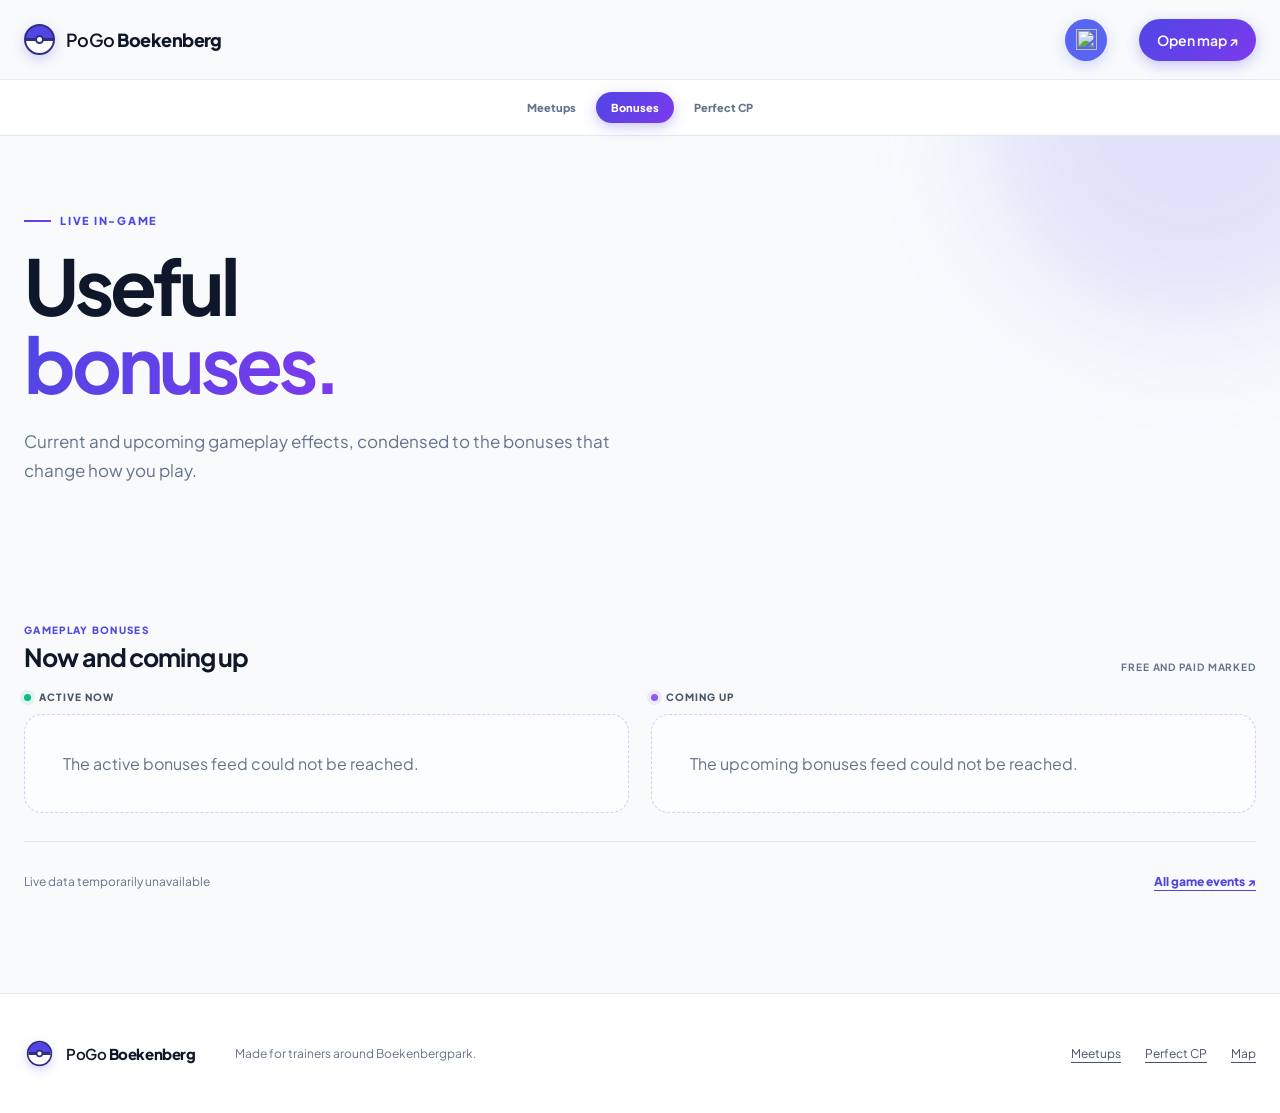
==== bonuses/index.html @ 834c49a1 "Split homepage into focused community pages" ====
<!doctype html>
<html lang="en">
<head>
  <meta charset="utf-8">
  <base href="../">
  <meta name="viewport" content="width=device-width, initial-scale=1, viewport-fit=cover">
  <meta name="theme-color" content="#4f46e5">
  <meta name="description" content="Current and upcoming Pokémon GO gameplay bonuses worth knowing.">
  <meta name="mobile-web-app-capable" content="yes">
  <meta name="apple-mobile-web-app-capable" content="yes">
  <meta name="apple-mobile-web-app-title" content="PoGo Boekenberg">
  <title>Bonuses · PoGo Boekenberg</title>
  <link rel="manifest" href="manifest.webmanifest"><link rel="icon" href="assets/app-icon-192.png" type="image/png"><link rel="apple-touch-icon" href="assets/app-icon-180.png">
  <link rel="preconnect" href="https://fonts.googleapis.com"><link rel="preconnect" href="https://fonts.gstatic.com" crossorigin><link href="https://fonts.googleapis.com/css2?family=Plus+Jakarta+Sans:wght@400;500;600;700;800&amp;display=swap" rel="stylesheet"><link rel="stylesheet" href="styles.css">
</head>
<body class="content-page bonuses-page">
  <header class="site-header"><a class="brand" href="./" aria-label="PoGo Boekenberg home"><span class="brand-mark" aria-hidden="true"><i></i></span><span>PoGo <b>Boekenberg</b></span></a><nav aria-label="Global navigation"><a class="discord-icon" href="https://discord.gg/QMDWYzHccS" target="_blank" rel="noopener" aria-label="Join Discord"><img src="https://cdn.simpleicons.org/discord/ffffff" alt=""></a><a class="nav-map" data-map-link href="../map/">Open map <span aria-hidden="true">↗</span></a></nav></header>
  <nav class="page-tabs" aria-label="Community pages"><a href="meetups/">Meetups</a><a class="active" href="bonuses/" aria-current="page">Bonuses</a><a href="perfect-cp/">Perfect CP</a></nav>
  <main>
    <section class="page-hero"><p class="eyebrow"><span></span> Live in-game</p><h1>Useful<br><em>bonuses.</em></h1><p>Current and upcoming gameplay effects, condensed to the bonuses that change how you play.</p></section>
    <section class="section events-section focused-section">
      <section class="event-group" aria-labelledby="bonuses-title"><div class="event-group-heading"><div><p>Gameplay bonuses</p><h3 id="bonuses-title">Now and coming up</h3></div><span>Free and paid marked</span></div><div class="bonus-columns"><div class="bonus-column"><h4><span class="status-dot active"></span>Active now</h4><div id="activeBonuses" class="bonus-grid" aria-live="polite"><div class="compact-skeleton"><div class="skeleton icon-skeleton"></div><div><div class="skeleton title-skeleton"></div><div class="skeleton line-skeleton"></div></div></div></div></div><div class="bonus-column"><h4><span class="status-dot upcoming"></span>Coming up</h4><div id="upcomingBonuses" class="bonus-grid" aria-live="polite"><div class="compact-skeleton"><div class="skeleton icon-skeleton"></div><div><div class="skeleton title-skeleton"></div><div class="skeleton line-skeleton"></div></div></div></div></div></div></section>
      <div class="section-footer"><p id="eventFreshness">Checking the live event feed…</p><a href="https://leekduck.com/events/" target="_blank" rel="noopener">All game events <span aria-hidden="true">↗</span></a></div>
    </section>
  </main>
  <footer><a class="brand footer-brand" href="./"><span class="brand-mark" aria-hidden="true"><i></i></span><span>PoGo <b>Boekenberg</b></span></a><p>Made for trainers around Boekenbergpark.</p><div><a href="meetups/">Meetups</a><a href="perfect-cp/">Perfect CP</a><a data-map-link href="../map/">Map</a></div></footer>
  <script src="config.js"></script><script src="app.js"></script>
</body>
</html>
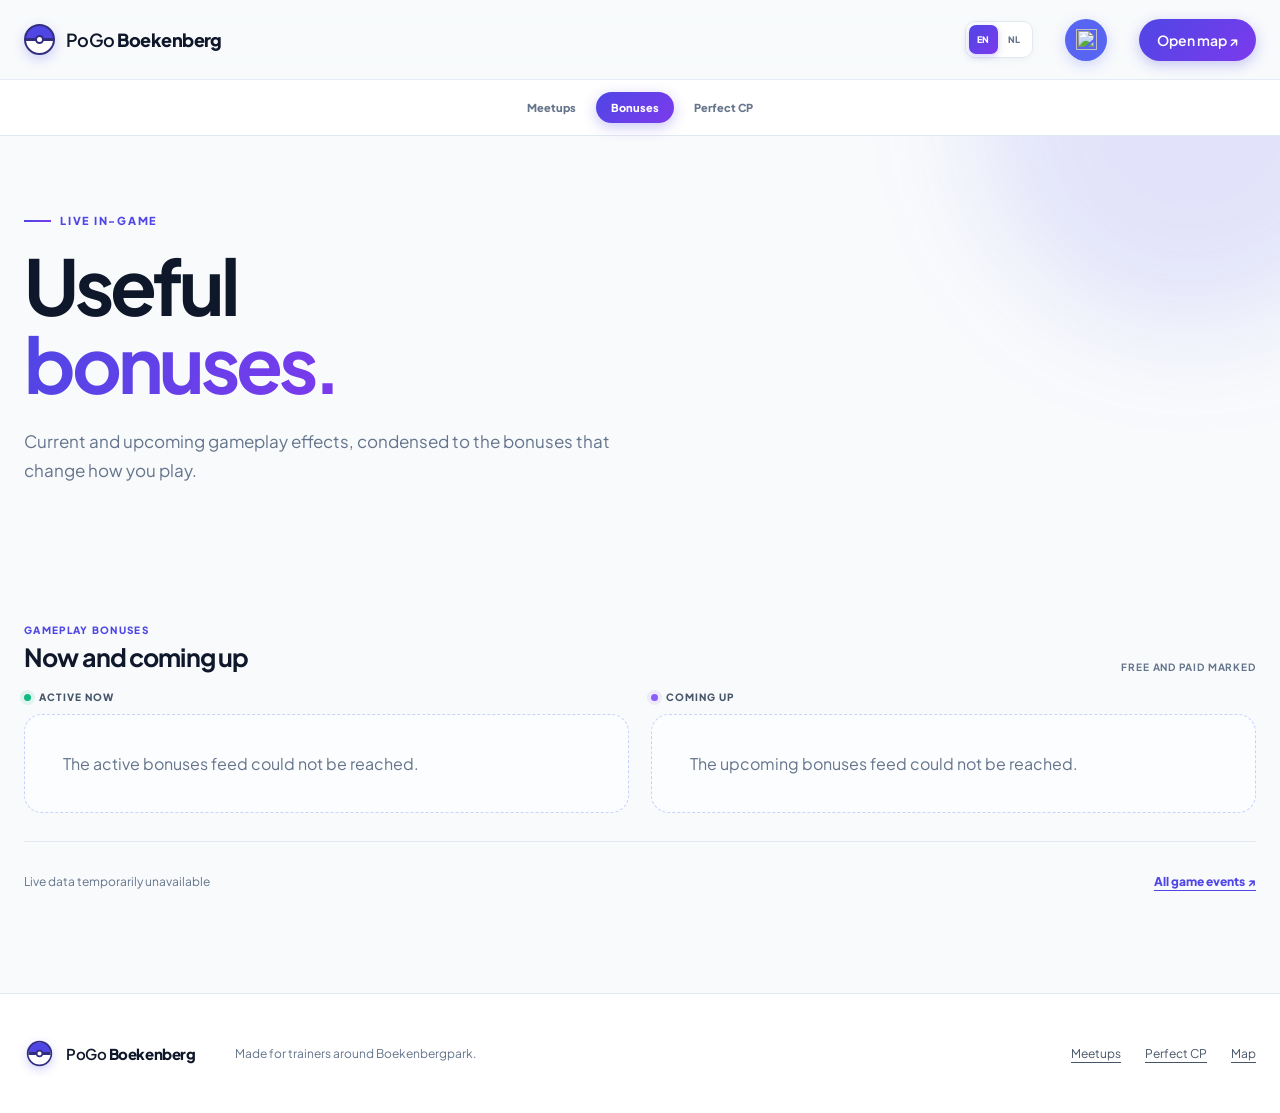
==== commit 129addd5: "Add saved English and Dutch language toggle" ====
--- a/bonuses/index.html
+++ b/bonuses/index.html
@@ -14,7 +14,7 @@
   <link rel="preconnect" href="https://fonts.googleapis.com"><link rel="preconnect" href="https://fonts.gstatic.com" crossorigin><link href="https://fonts.googleapis.com/css2?family=Plus+Jakarta+Sans:wght@400;500;600;700;800&amp;display=swap" rel="stylesheet"><link rel="stylesheet" href="styles.css">
 </head>
 <body class="content-page bonuses-page">
-  <header class="site-header"><a class="brand" href="./" aria-label="PoGo Boekenberg home"><span class="brand-mark" aria-hidden="true"><i></i></span><span>PoGo <b>Boekenberg</b></span></a><nav aria-label="Global navigation"><a class="discord-icon" href="https://discord.gg/QMDWYzHccS" target="_blank" rel="noopener" aria-label="Join Discord"><img src="https://cdn.simpleicons.org/discord/ffffff" alt=""></a><a class="nav-map" data-map-link href="../map/">Open map <span aria-hidden="true">↗</span></a></nav></header>
+  <header class="site-header"><a class="brand" href="./" aria-label="PoGo Boekenberg home"><span class="brand-mark" aria-hidden="true"><i></i></span><span>PoGo <b>Boekenberg</b></span></a><nav aria-label="Global navigation"><div class="language-toggle" role="group" aria-label="Language"><button type="button" data-language="en" aria-pressed="false">EN</button><button type="button" data-language="nl" aria-pressed="false">NL</button></div><a class="discord-icon" href="https://discord.gg/QMDWYzHccS" target="_blank" rel="noopener" aria-label="Join Discord"><img src="https://cdn.simpleicons.org/discord/ffffff" alt=""></a><a class="nav-map" data-map-link href="../map/">Open map <span aria-hidden="true">↗</span></a></nav></header>
   <nav class="page-tabs" aria-label="Community pages"><a href="meetups/">Meetups</a><a class="active" href="bonuses/" aria-current="page">Bonuses</a><a href="perfect-cp/">Perfect CP</a></nav>
   <main>
     <section class="page-hero"><p class="eyebrow"><span></span> Live in-game</p><h1>Useful<br><em>bonuses.</em></h1><p>Current and upcoming gameplay effects, condensed to the bonuses that change how you play.</p></section>
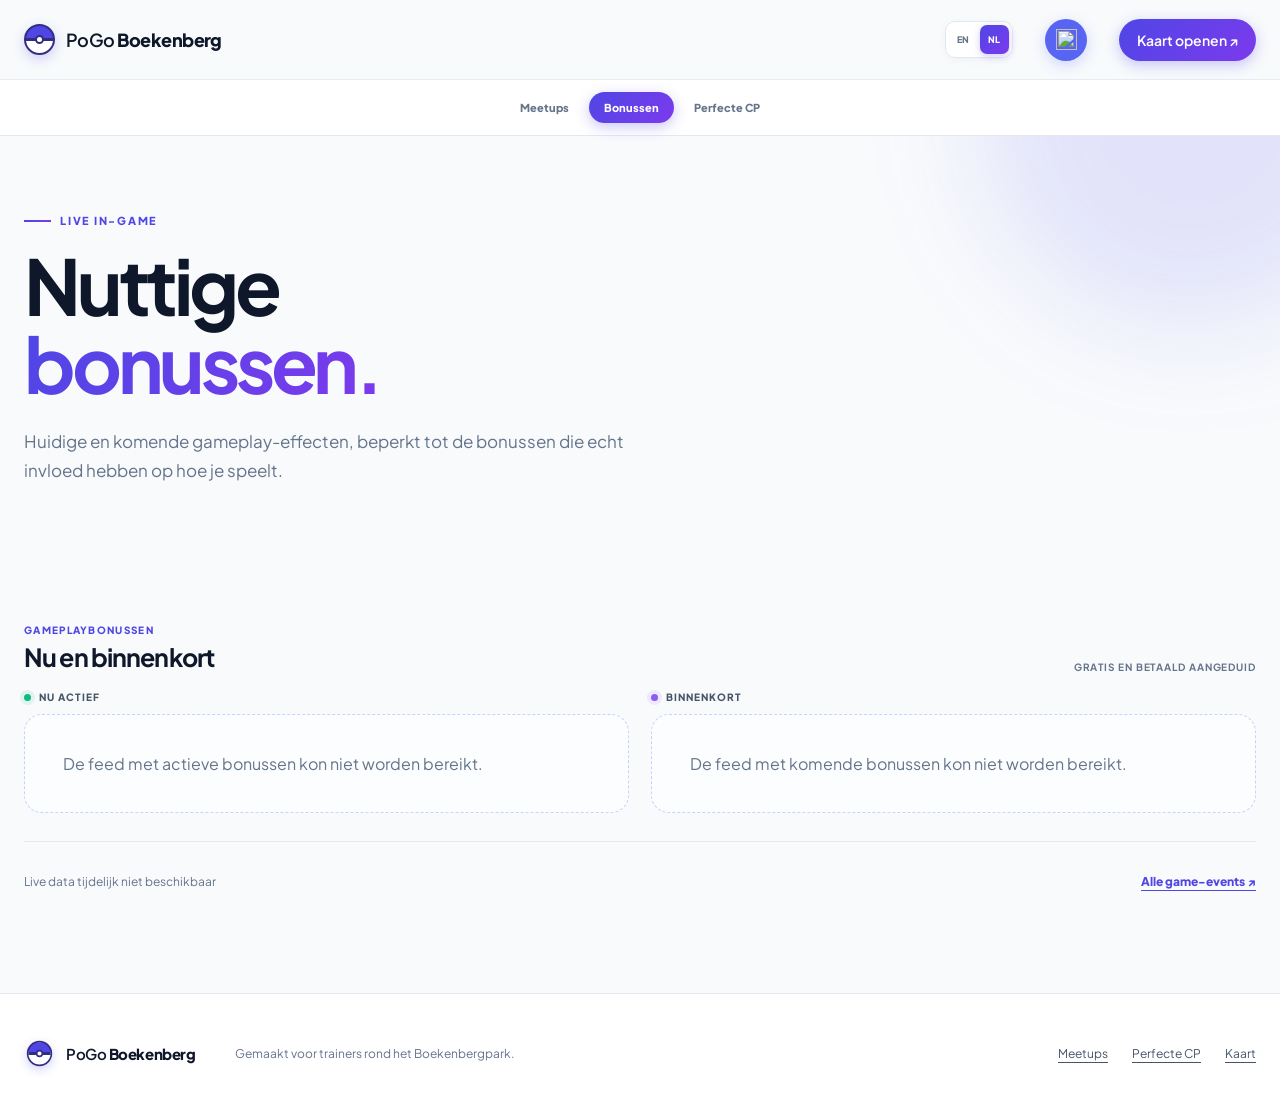
==== commit e8df48ef: "Default new visitors to Dutch" ====
--- a/bonuses/index.html
+++ b/bonuses/index.html
@@ -1,5 +1,5 @@
 <!doctype html>
-<html lang="en">
+<html lang="nl">
 <head>
   <meta charset="utf-8">
   <base href="../">
